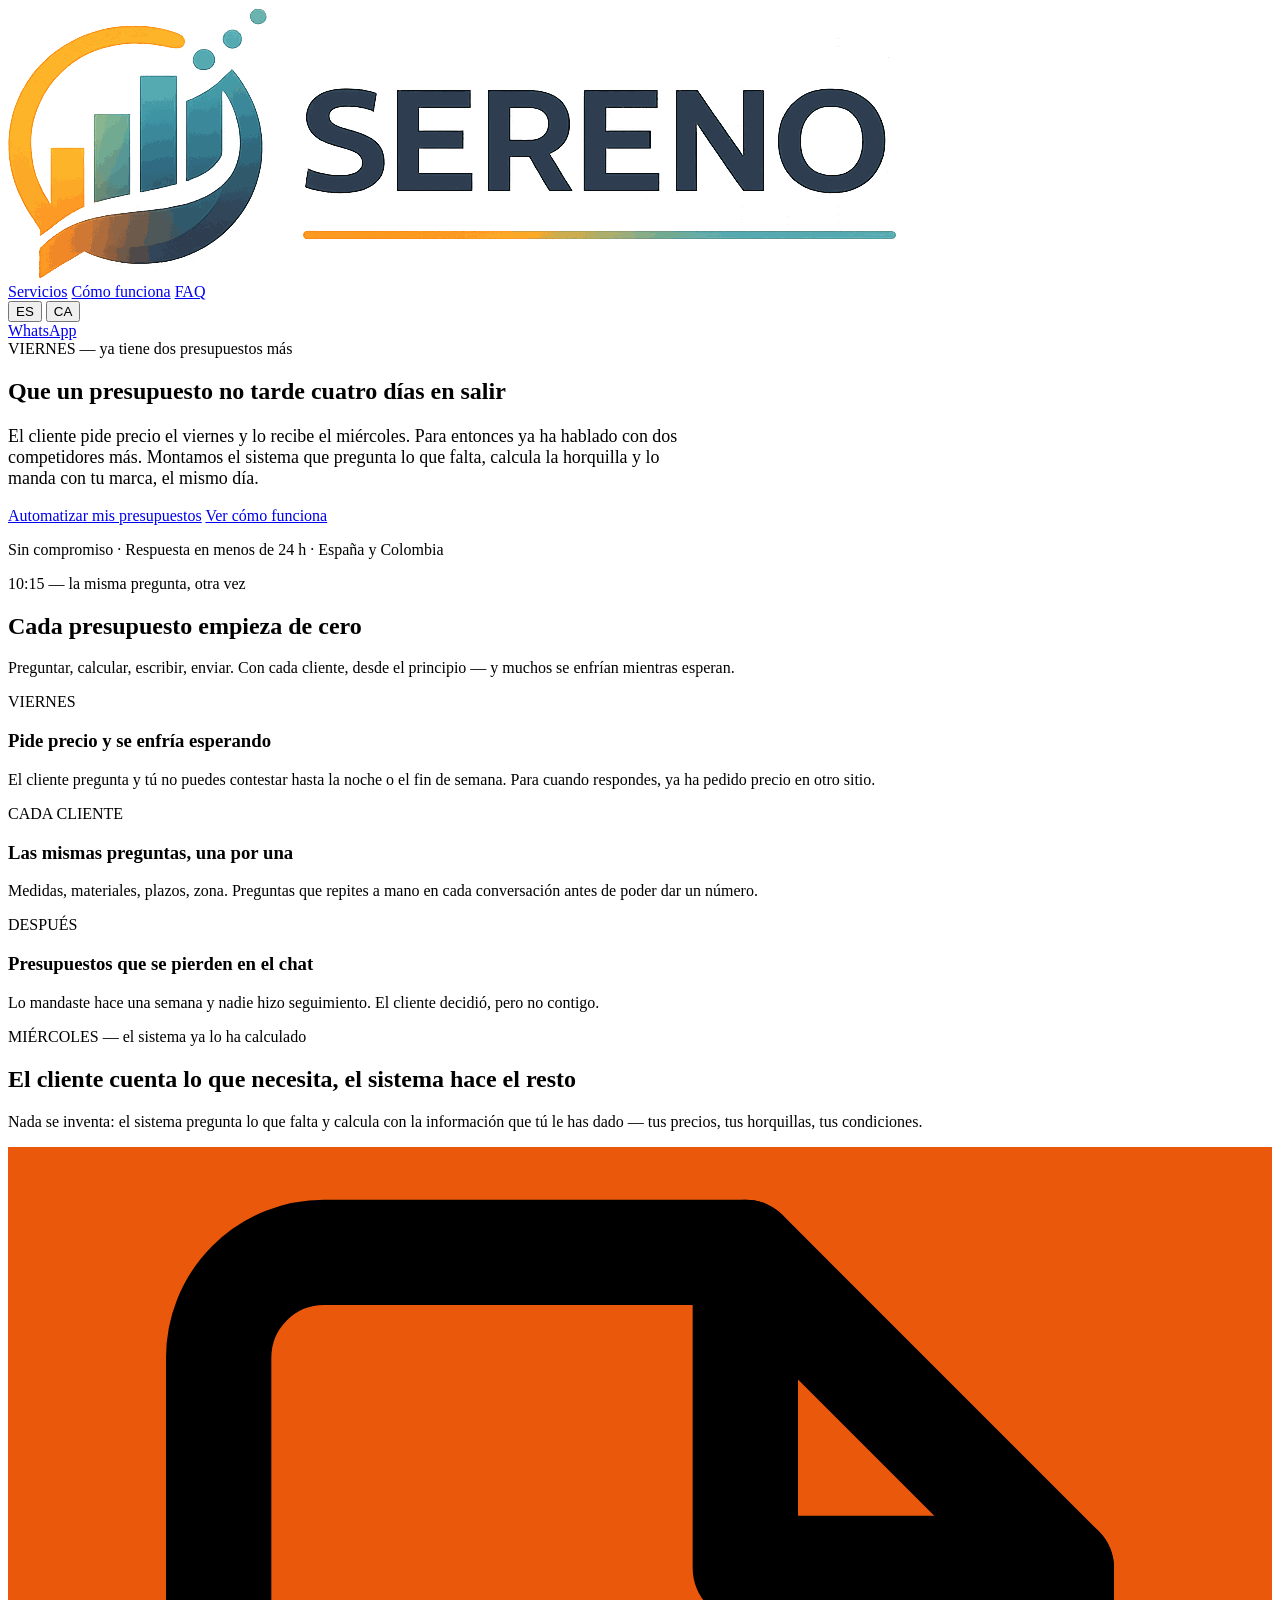
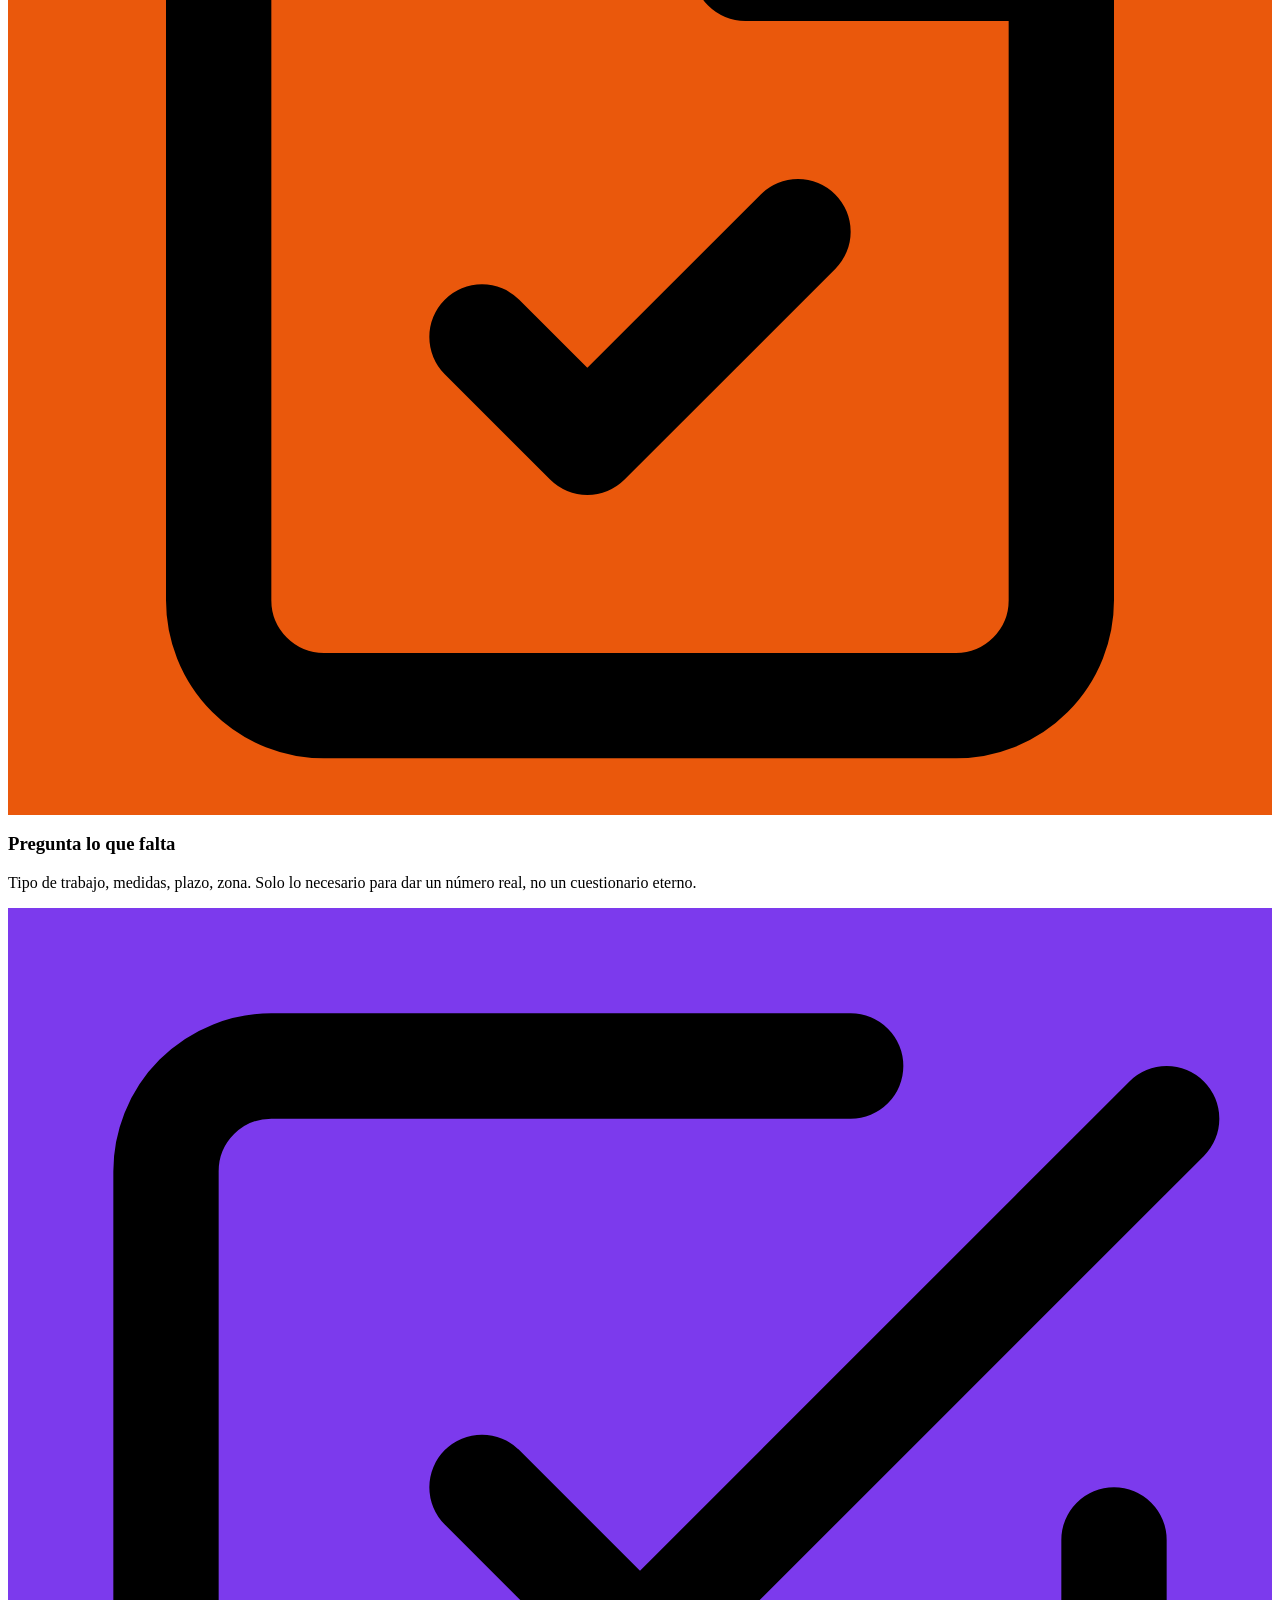
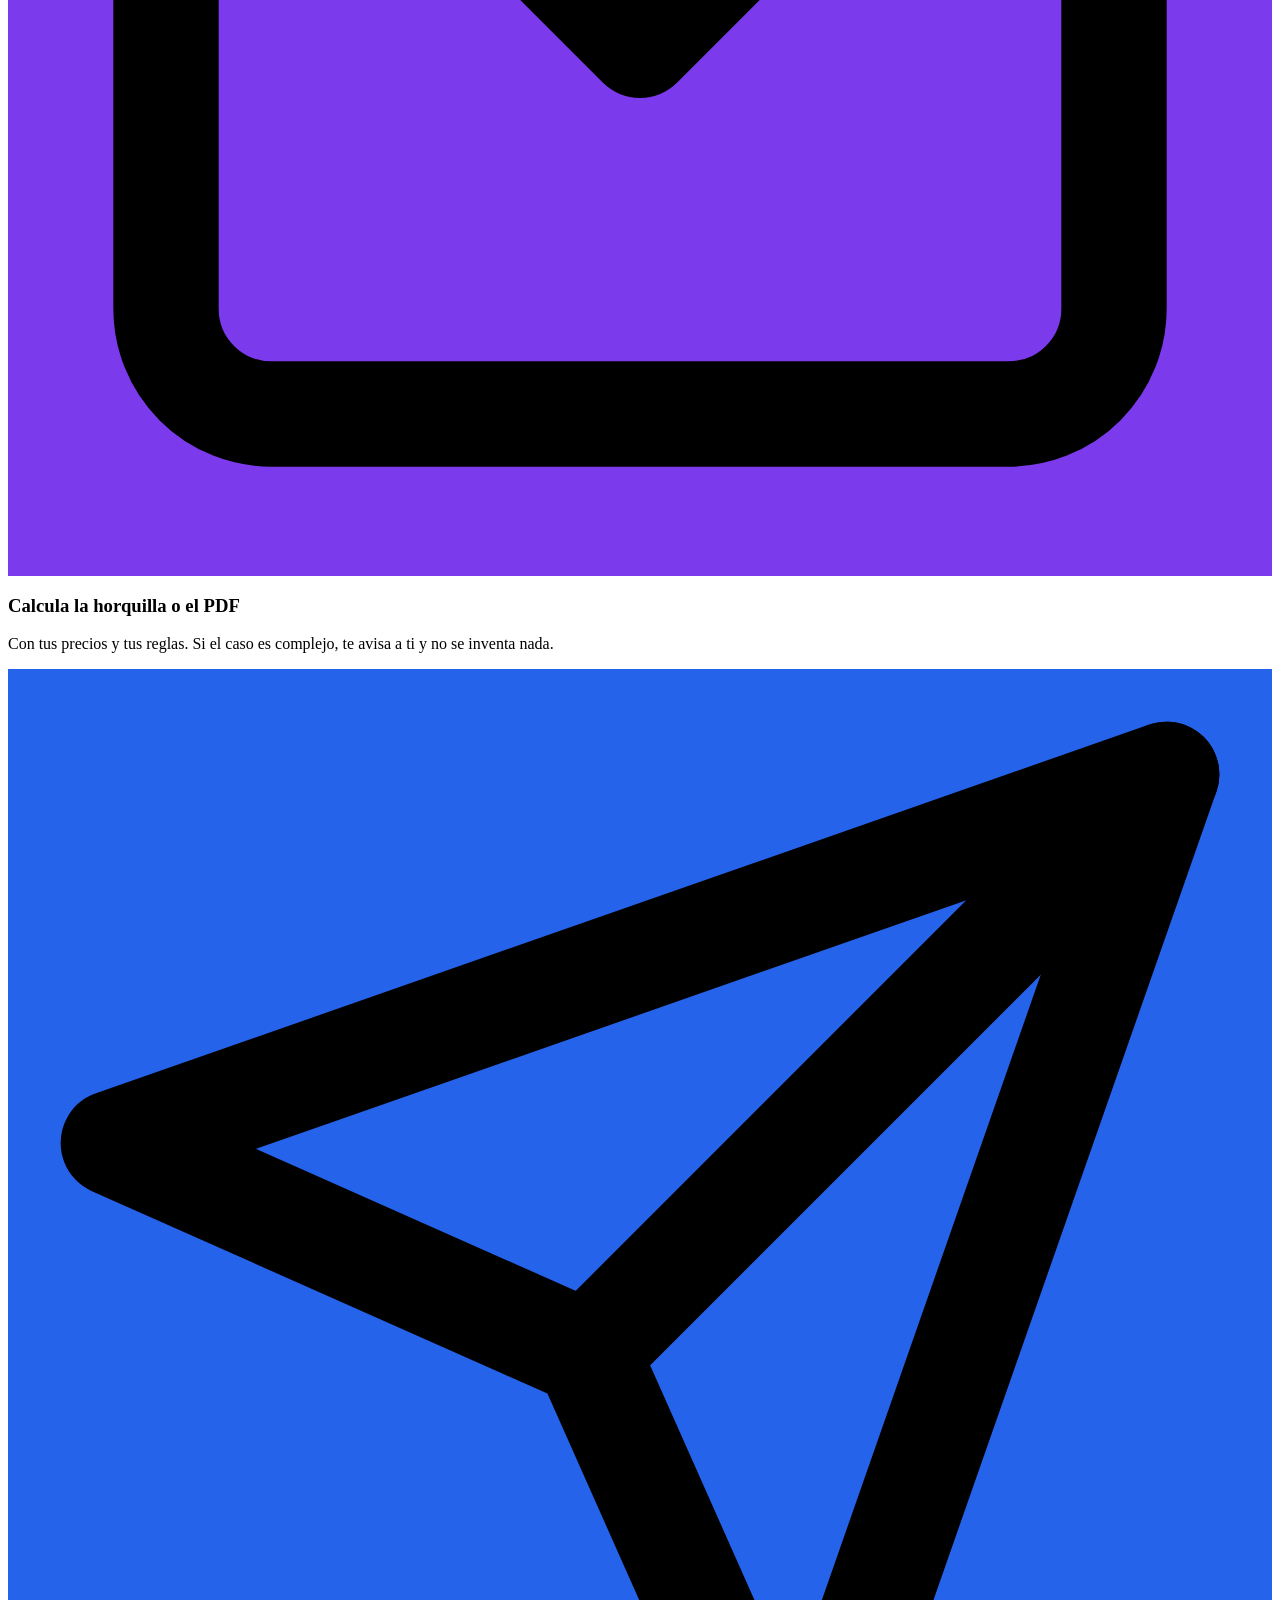
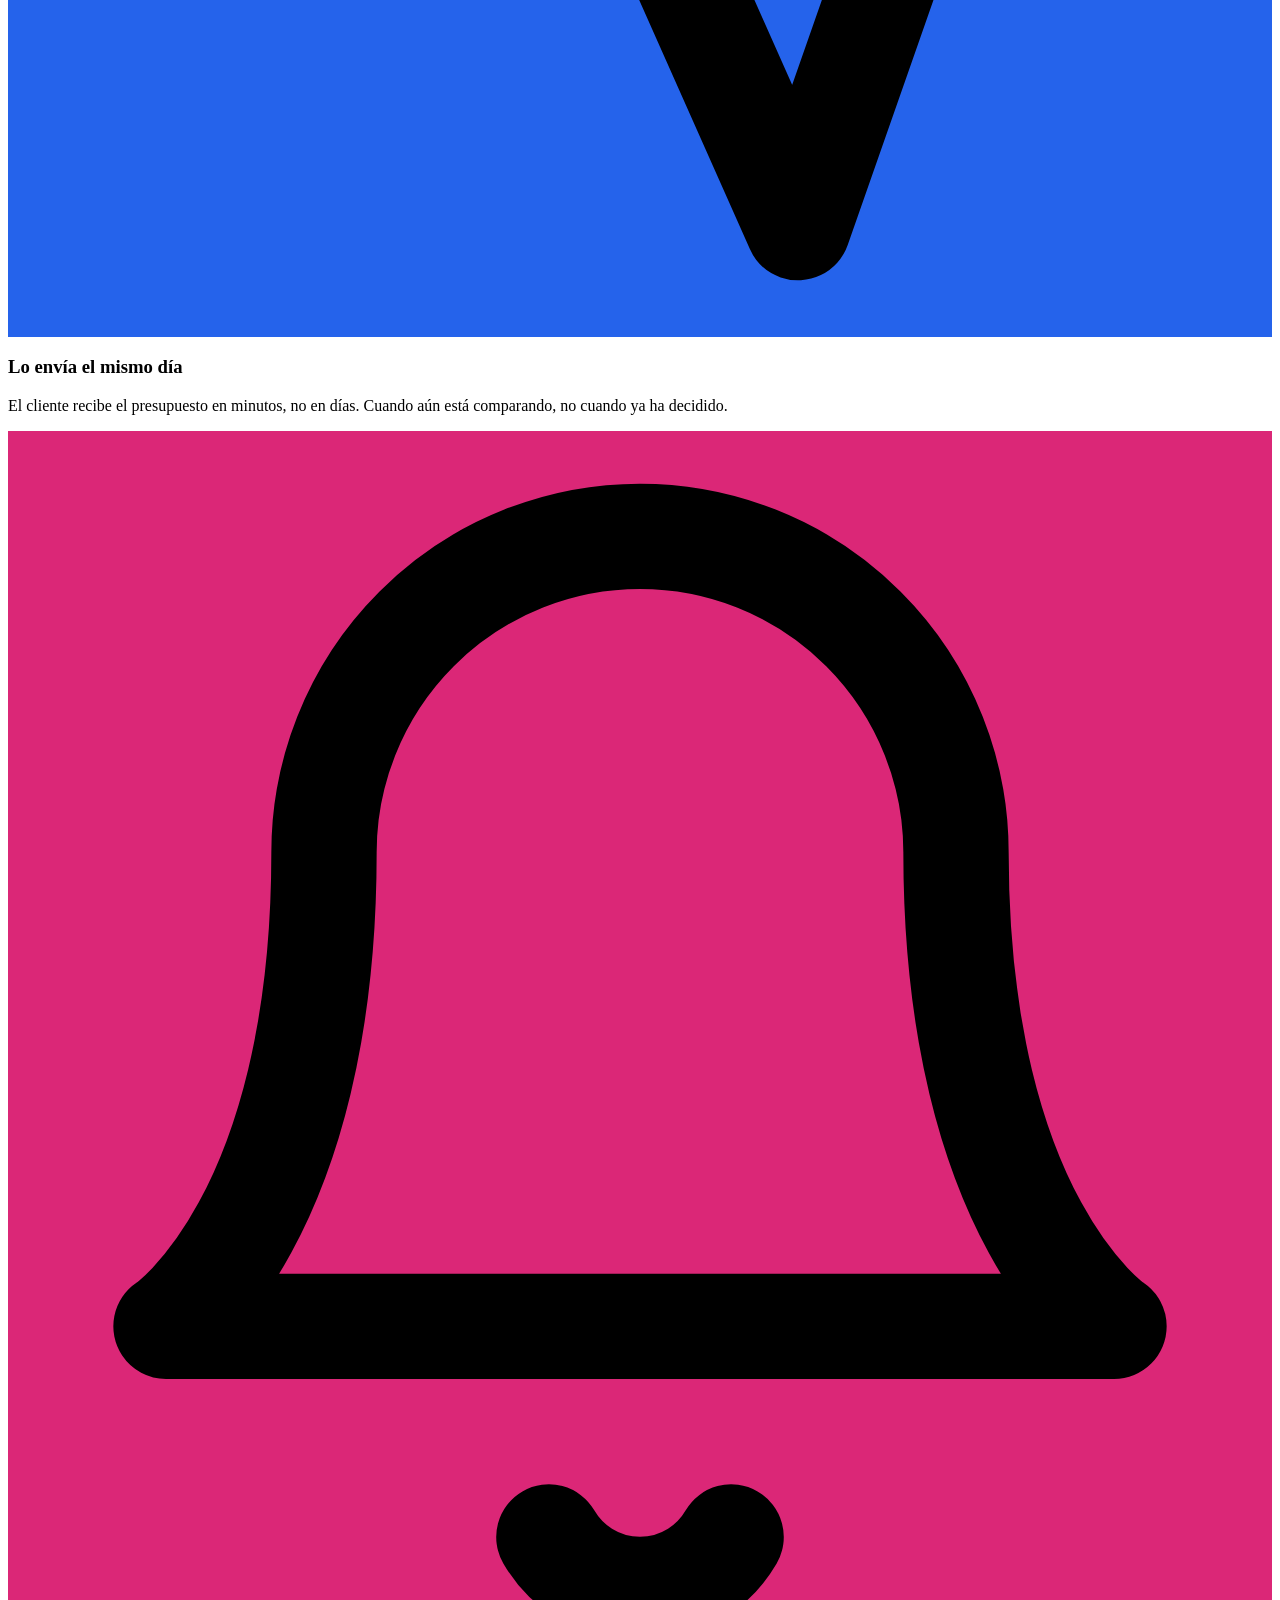
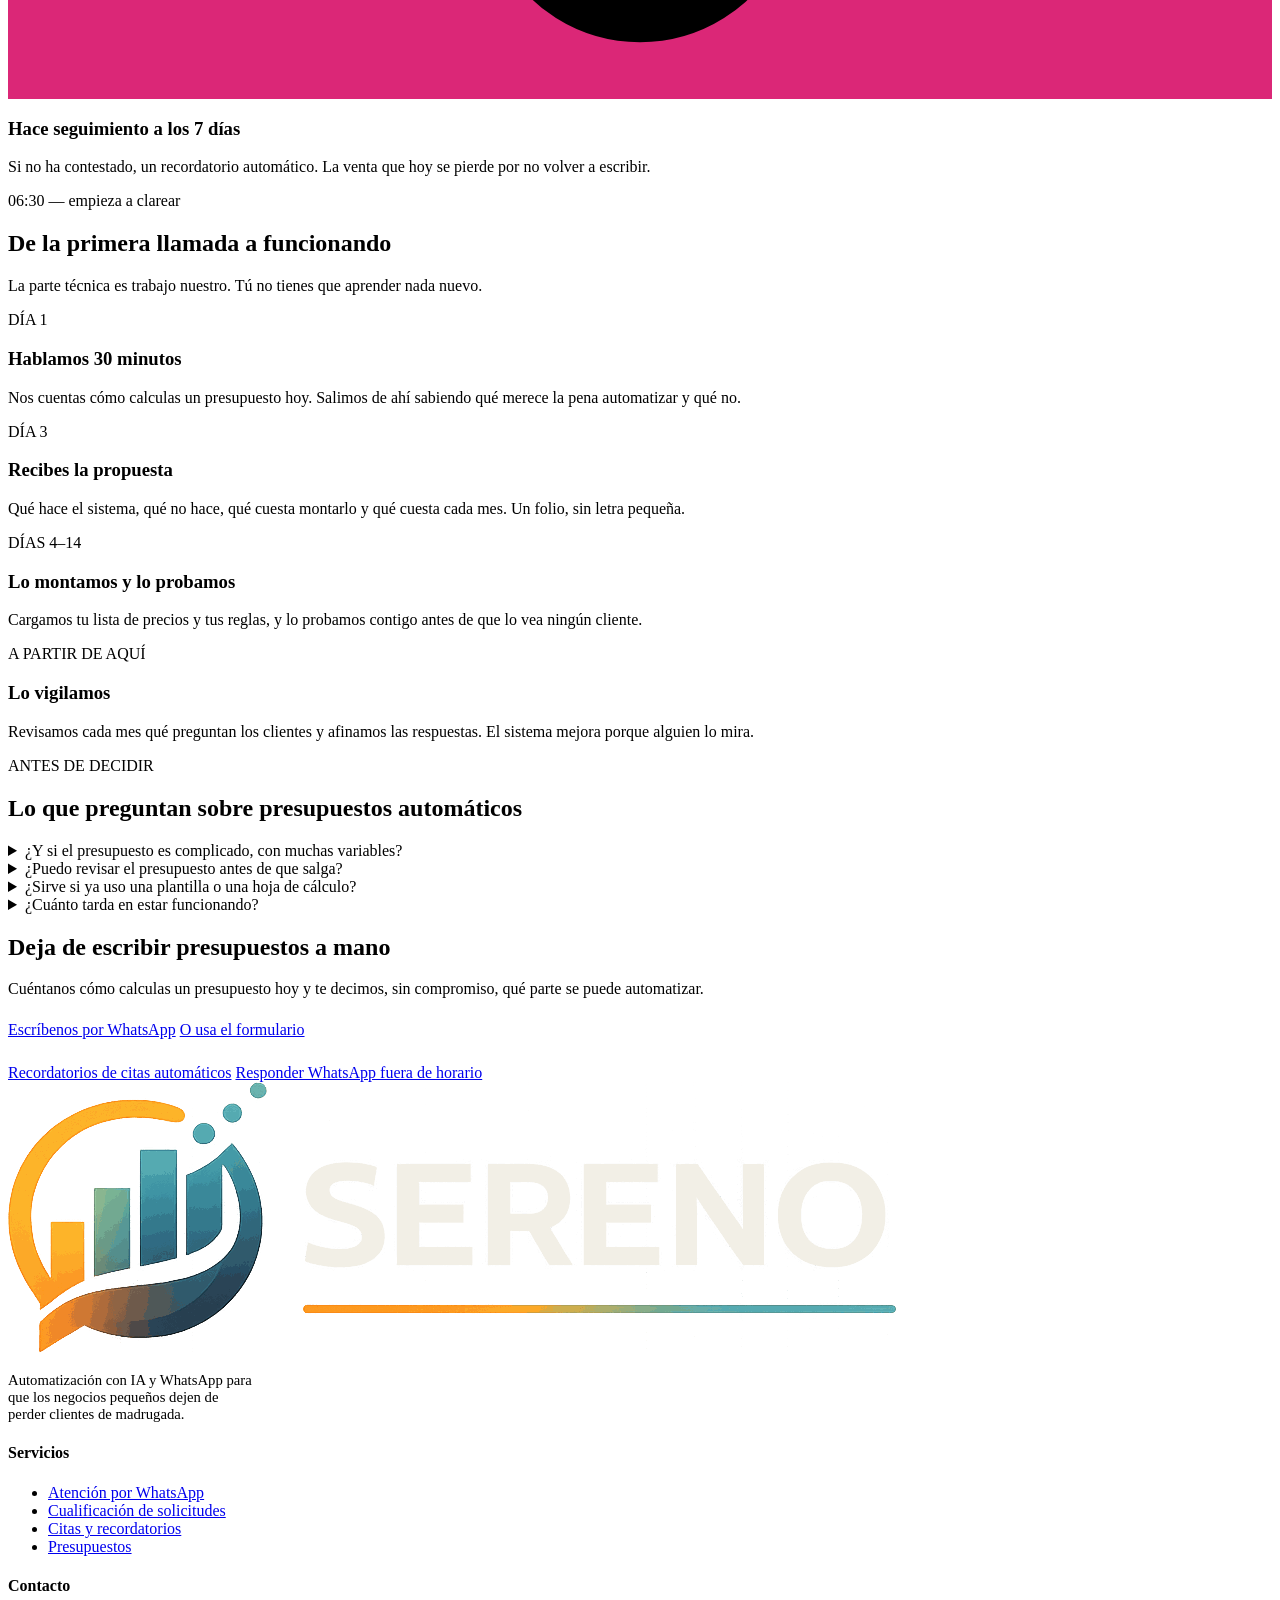
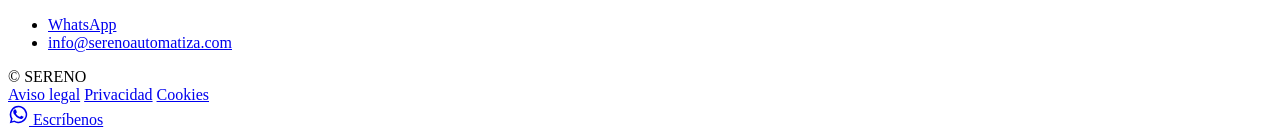
==== automatizar-presupuestos-whatsapp/index.html @ a898a134 "Página SEO: automatizar presupuestos por WhatsApp" ====
<!DOCTYPE html>
<html lang="es">
<head>
<meta charset="UTF-8">
<meta name="viewport" content="width=device-width, initial-scale=1.0">
<link rel="icon" type="image/x-icon" href="/favicon.ico">
<link rel="icon" type="image/png" sizes="32x32" href="/favicon-32.png">
<link rel="apple-touch-icon" sizes="180x180" href="/favicon-180.png">

<title>Automatizar presupuestos por WhatsApp | SERENO</title>
<meta name="description" content="El cliente pide precio y el sistema pregunta lo que falta, calcula la horquilla y envía el presupuesto con tu marca. Sin que tú muevas un dedo hasta la visita.">
<meta name="robots" content="index, follow">
<meta name="author" content="SERENO">
<link rel="canonical" href="https://serenoautomatiza.com/automatizar-presupuestos-whatsapp">
<link rel="alternate" hreflang="es" href="https://serenoautomatiza.com/automatizar-presupuestos-whatsapp">
<link rel="alternate" hreflang="ca" href="https://serenoautomatiza.com/automatizar-presupuestos-whatsapp?lang=ca">
<link rel="alternate" hreflang="x-default" href="https://serenoautomatiza.com/automatizar-presupuestos-whatsapp">

<meta property="og:type" content="article">
<meta property="og:site_name" content="SERENO">
<meta property="og:title" content="Que un presupuesto no tarde cuatro días en salir">
<meta property="og:description" content="El cliente pide precio y el sistema pregunta lo que falta, calcula la horquilla y envía el presupuesto con tu marca.">
<meta property="og:url" content="https://serenoautomatiza.com/automatizar-presupuestos-whatsapp">
<meta property="og:image" content="https://serenoautomatiza.com/og-image.png">
<meta property="og:locale" content="es_ES">
<meta property="og:locale:alternate" content="ca_ES">
<meta name="twitter:card" content="summary_large_image">
<meta name="twitter:title" content="Que un presupuesto no tarde cuatro días en salir">
<meta name="twitter:description" content="El cliente pide precio y el sistema pregunta lo que falta, calcula la horquilla y envía el presupuesto con tu marca.">
<meta name="twitter:image" content="https://serenoautomatiza.com/og-image.png">

<link rel="preconnect" href="https://fonts.googleapis.com">
<link rel="preconnect" href="https://fonts.gstatic.com" crossorigin>
<link href="https://fonts.googleapis.com/css2?family=Bricolage+Grotesque:opsz,wght@12..96,400;12..96,600;12..96,800&family=Instrument+Sans:wght@400;500;600&family=Space+Mono:wght@400;700&display=swap" rel="stylesheet">
<link rel="stylesheet" href="/tareas.css">

<script type="application/ld+json">
{
  "@context": "https://schema.org",
  "@type": "Service",
  "serviceType": "Automatización de presupuestos por WhatsApp",
  "provider": {"@type": "ProfessionalService", "name": "SERENO", "url": "https://serenoautomatiza.com"},
  "areaServed": [{"@type": "Country", "name": "España"}, {"@type": "Country", "name": "Colombia"}],
  "description": "Sistema que recoge los datos de un presupuesto por WhatsApp, calcula una horquilla o un PDF con la marca del negocio y hace seguimiento automático."
}
</script>
<script type="application/ld+json">
{
  "@context": "https://schema.org",
  "@type": "FAQPage",
  "mainEntity": [
    {"@type": "Question", "name": "¿Y si el presupuesto es complicado, con muchas variables?", "acceptedAnswer": {"@type": "Answer", "text": "El sistema calcula lo que sabe calcular con tus reglas. Si el caso se sale de lo estándar, te avisa a ti para que lo cierres tú — no se inventa un número."}},
    {"@type": "Question", "name": "¿Puedo revisar el presupuesto antes de que salga?", "acceptedAnswer": {"@type": "Answer", "text": "Sí, si lo prefieres así: el sistema te lo manda a ti primero y lo apruebas con un toque. Muchos negocios empiezan así y, cuando confían en el sistema, dejan que salga solo."}},
    {"@type": "Question", "name": "¿Sirve si ya uso una plantilla o una hoja de cálculo?", "acceptedAnswer": {"@type": "Answer", "text": "Sí, se puede montar sobre lo que ya tienes: tu lista de precios, tu plantilla de PDF, tu hoja de cálculo. No hace falta cambiar de herramientas."}},
    {"@type": "Question", "name": "¿Cuánto tarda en estar funcionando?", "acceptedAnswer": {"@type": "Answer", "text": "Entre una y dos semanas para un sistema de presupuestos básico. Lo que más tarda no somos nosotros: es la verificación oficial de WhatsApp, que puede ir de dos días a dos semanas."}}
  ]
}
</script>
</head>
<body>

<header id="capcalera">
  <div class="env barra">
    <a href="/" class="marca">
      <img src="/logo-sereno-oscuro.png" alt="SERENO" class="logo">
    </a>
    <nav>
      <div class="nav-links">
        <a href="/#servicios" data-ca="Serveis">Servicios</a>
        <a href="/#como" data-ca="Com funciona">Cómo funciona</a>
        <a href="/#faq">FAQ</a>
      </div>
      <div class="idioma" role="group" aria-label="Idioma">
        <button type="button" data-lang="es" class="on">ES</button>
        <button type="button" data-lang="ca">CA</button>
      </div>
      <a class="btn btn-2 wa" href="https://wa.me/34636596788?text=Hola%2C%20quiero%20automatizar%20los%20presupuestos%20de%20mi%20negocio" target="_blank" rel="noopener" data-msg-es="Hola, quiero automatizar los presupuestos de mi negocio" data-msg-ca="Hola, vull automatitzar els pressupostos del meu negoci">WhatsApp</a>
    </nav>
  </div>
</header>

<main>

<section class="hero">
  <div class="env" style="max-width:760px">
    <div class="hora"><span data-ca="DIVENDRES">VIERNES</span> — <span data-ca="ja té dos pressupostos més">ya tiene dos presupuestos más</span></div>
    <h1 data-ca="Que un pressupost no trigui quatre dies a sortir">Que un presupuesto no tarde cuatro días en salir</h1>
    <p class="apagat" style="font-size:1.12rem;margin-top:1.3rem;max-width:42rem" data-ca="El client demana preu divendres i el rep dimecres. Per llavors ja ha parlat amb dos competidors més. Muntem el sistema que pregunta el que falta, calcula la forquilla i l'envia amb la teva marca, el mateix dia.">El cliente pide precio el viernes y lo recibe el miércoles. Para entonces ya ha hablado con dos competidores más. Montamos el sistema que pregunta lo que falta, calcula la horquilla y lo manda con tu marca, el mismo día.</p>
    <div class="hero-botones">
      <a class="btn btn-1 wa" href="https://wa.me/34636596788?text=Hola%2C%20quiero%20automatizar%20los%20presupuestos%20de%20mi%20negocio" target="_blank" rel="noopener" data-msg-es="Hola, quiero automatizar los presupuestos de mi negocio" data-msg-ca="Hola, vull automatitzar els pressupostos del meu negoci" data-ca="Automatitzar els meus pressupostos">Automatizar mis presupuestos</a>
      <a class="btn btn-2" href="#como" data-ca="Veure com funciona">Ver cómo funciona</a>
    </div>
    <p class="nota" data-ca="Sense compromís · Resposta en menys de 24 h · Espanya i Colòmbia">Sin compromiso · Respuesta en menos de 24 h · España y Colombia</p>
  </div>
</section>

<section id="problema">
  <div class="env">
    <div class="intro apareix">
      <div class="hora">10:15 — <span data-ca="la mateixa pregunta, un altre cop">la misma pregunta, otra vez</span></div>
      <h2 data-ca="Cada pressupost comença de zero">Cada presupuesto empieza de cero</h2>
      <p class="apagat" data-ca="Preguntar, calcular, escriure, enviar. Amb cada client, des del principi — i molts es refreden mentre esperen.">Preguntar, calcular, escribir, enviar. Con cada cliente, desde el principio — y muchos se enfrían mientras esperan.</p>
    </div>
    <div class="graella g3 apareix">
      <div class="targeta">
        <span class="marca-hora" data-ca="DIVENDRES">VIERNES</span>
        <h3 data-ca="Demana preu i es refreda esperant">Pide precio y se enfría esperando</h3>
        <p data-ca="El client pregunta i tu no pots contestar fins a la nit o el cap de setmana. Quan respons, ja ha demanat preu en un altre lloc.">El cliente pregunta y tú no puedes contestar hasta la noche o el fin de semana. Para cuando respondes, ya ha pedido precio en otro sitio.</p>
      </div>
      <div class="targeta">
        <span class="marca-hora" data-ca="CADA CLIENT">CADA CLIENTE</span>
        <h3 data-ca="Les mateixes preguntes, una per una">Las mismas preguntas, una por una</h3>
        <p data-ca="Mides, materials, terminis, zona. Preguntes que repeteixes a mà en cada conversa abans de poder donar un número.">Medidas, materiales, plazos, zona. Preguntas que repites a mano en cada conversación antes de poder dar un número.</p>
      </div>
      <div class="targeta">
        <span class="marca-hora" data-ca="DESPRÉS">DESPUÉS</span>
        <h3 data-ca="Pressupostos que es perden al xat">Presupuestos que se pierden en el chat</h3>
        <p data-ca="El vas enviar fa una setmana i ningú n'ha fet seguiment. El client va decidir, però no amb tu.">Lo mandaste hace una semana y nadie hizo seguimiento. El cliente decidió, pero no contigo.</p>
      </div>
    </div>
  </div>
</section>

<section id="solucion">
  <div class="env">
    <div class="intro apareix">
      <div class="hora">MIÉRCOLES — <span data-ca="el sistema ja ho ha calculat">el sistema ya lo ha calculado</span></div>
      <h2 data-ca="El client explica el que necessita, el sistema fa la resta">El cliente cuenta lo que necesita, el sistema hace el resto</h2>
      <p class="apagat" data-ca="Res s'inventa: el sistema pregunta el que falta i calcula amb la informació que tu li has donat — els teus preus, les teves forquilles, les teves condicions.">Nada se inventa: el sistema pregunta lo que falta y calcula con la información que tú le has dado — tus precios, tus horquillas, tus condiciones.</p>
    </div>
    <div class="graella g3 apareix">
      <div class="targeta">
        <div class="icona-servei" style="background:#EA580C">
          <svg viewBox="0 0 24 24" fill="none" stroke="currentColor" stroke-width="2" stroke-linecap="round" stroke-linejoin="round"><path d="M14 2H6a2 2 0 0 0-2 2v16a2 2 0 0 0 2 2h12a2 2 0 0 0 2-2V8z"/><path d="M14 2v6h6M9 15l2 2 4-4"/></svg>
        </div>
        <h3 data-ca="Pregunta el que falta">Pregunta lo que falta</h3>
        <p data-ca="Tipus de feina, mides, termini, zona. Només el que cal per donar un número real, no un qüestionari etern.">Tipo de trabajo, medidas, plazo, zona. Solo lo necesario para dar un número real, no un cuestionario eterno.</p>
      </div>
      <div class="targeta">
        <div class="icona-servei" style="background:#7C3AED">
          <svg viewBox="0 0 24 24" fill="none" stroke="currentColor" stroke-width="2" stroke-linecap="round" stroke-linejoin="round"><path d="M9 11l3 3L22 4"/><path d="M21 12v7a2 2 0 0 1-2 2H5a2 2 0 0 1-2-2V5a2 2 0 0 1 2-2h11"/></svg>
        </div>
        <h3 data-ca="Calcula la forquilla o el PDF">Calcula la horquilla o el PDF</h3>
        <p data-ca="Amb els teus preus i les teves regles. Si el cas és complex, t'avisa a tu i no s'inventa res.">Con tus precios y tus reglas. Si el caso es complejo, te avisa a ti y no se inventa nada.</p>
      </div>
      <div class="targeta">
        <div class="icona-servei" style="background:#2563EB">
          <svg viewBox="0 0 24 24" fill="none" stroke="currentColor" stroke-width="2" stroke-linecap="round" stroke-linejoin="round"><path d="M22 2L11 13"/><path d="M22 2l-7 20-4-9-9-4 20-7z"/></svg>
        </div>
        <h3 data-ca="L'envia el mateix dia">Lo envía el mismo día</h3>
        <p data-ca="El client rep el pressupost en minuts, no en dies. Quan encara està comparant, no quan ja ha decidit.">El cliente recibe el presupuesto en minutos, no en días. Cuando aún está comparando, no cuando ya ha decidido.</p>
      </div>
      <div class="targeta">
        <div class="icona-servei" style="background:#DB2777">
          <svg viewBox="0 0 24 24" fill="none" stroke="currentColor" stroke-width="2" stroke-linecap="round" stroke-linejoin="round"><path d="M18 8A6 6 0 0 0 6 8c0 7-3 9-3 9h18s-3-2-3-9"/><path d="M13.73 21a2 2 0 0 1-3.46 0"/></svg>
        </div>
        <h3 data-ca="Fa seguiment als 7 dies">Hace seguimiento a los 7 días</h3>
        <p data-ca="Si no ha contestat, un recordatori automàtic. La venda que avui es perd per no tornar a escriure.">Si no ha contestado, un recordatorio automático. La venta que hoy se pierde por no volver a escribir.</p>
      </div>
    </div>
  </div>
</section>

<section id="como">
  <div class="env">
    <div class="intro apareix">
      <div class="hora">06:30 — <span data-ca="comença a clarejar">empieza a clarear</span></div>
      <h2 data-ca="De la primera trucada a funcionant">De la primera llamada a funcionando</h2>
      <p class="apagat" data-ca="La part tècnica és feina nostra. Tu no has d'aprendre res nou.">La parte técnica es trabajo nuestro. Tú no tienes que aprender nada nuevo.</p>
    </div>
    <div class="passos apareix">
      <div class="pas">
        <span class="quan" data-ca="DIA 1">DÍA 1</span>
        <h3 data-ca="Parlem 30 minuts">Hablamos 30 minutos</h3>
        <p data-ca="Ens expliques com calcules un pressupost avui. Sortim d'aquí sabent què val la pena automatitzar i què no.">Nos cuentas cómo calculas un presupuesto hoy. Salimos de ahí sabiendo qué merece la pena automatizar y qué no.</p>
      </div>
      <div class="pas">
        <span class="quan" data-ca="DIA 3">DÍA 3</span>
        <h3 data-ca="Reps la proposta">Recibes la propuesta</h3>
        <p data-ca="Què fa el sistema, què no fa, què costa muntar-lo i què costa cada mes. Un full, sense lletra petita.">Qué hace el sistema, qué no hace, qué cuesta montarlo y qué cuesta cada mes. Un folio, sin letra pequeña.</p>
      </div>
      <div class="pas">
        <span class="quan" data-ca="DIES 4–14">DÍAS 4–14</span>
        <h3 data-ca="Ho muntem i ho provem">Lo montamos y lo probamos</h3>
        <p data-ca="Carreguem la teva llista de preus i les teves regles, i el provem amb tu abans que el vegi cap client.">Cargamos tu lista de precios y tus reglas, y lo probamos contigo antes de que lo vea ningún cliente.</p>
      </div>
      <div class="pas">
        <span class="quan" data-ca="A PARTIR D'AQUÍ">A PARTIR DE AQUÍ</span>
        <h3 data-ca="Ho vigilem">Lo vigilamos</h3>
        <p data-ca="Revisem cada mes què pregunten els clients i afinem les respostes. El sistema millora perquè algú el mira.">Revisamos cada mes qué preguntan los clientes y afinamos las respuestas. El sistema mejora porque alguien lo mira.</p>
      </div>
    </div>
  </div>
</section>

<section id="faq">
  <div class="env" style="max-width:820px">
    <div class="intro apareix">
      <div class="hora" data-ca="ABANS DE DECIDIR">ANTES DE DECIDIR</div>
      <h2 data-ca="El que ens pregunten sobre pressupostos automàtics">Lo que preguntan sobre presupuestos automáticos</h2>
    </div>
    <div class="apareix">
      <details>
        <summary data-ca="I si el pressupost és complicat, amb moltes variables?">¿Y si el presupuesto es complicado, con muchas variables?</summary>
        <p data-ca="El sistema calcula el que sap calcular amb les teves regles. Si el cas surt de l'estàndard, t'avisa a tu perquè el tanquis tu — no s'inventa cap número.">El sistema calcula lo que sabe calcular con tus reglas. Si el caso se sale de lo estándar, te avisa a ti para que lo cierres tú — no se inventa un número.</p>
      </details>
      <details>
        <summary data-ca="Puc revisar el pressupost abans que surti?">¿Puedo revisar el presupuesto antes de que salga?</summary>
        <p data-ca="Sí, si ho prefereixes així: el sistema te l'envia a tu primer i l'aproves amb un toc. Molts negocis comencen així i, quan confien en el sistema, deixen que surti sol.">Sí, si lo prefieres así: el sistema te lo manda a ti primero y lo apruebas con un toque. Muchos negocios empiezan así y, cuando confían en el sistema, dejan que salga solo.</p>
      </details>
      <details>
        <summary data-ca="Serveix si ja faig servir una plantilla o un full de càlcul?">¿Sirve si ya uso una plantilla o una hoja de cálculo?</summary>
        <p data-ca="Sí, es pot muntar sobre el que ja tens: la teva llista de preus, la teva plantilla de PDF, el teu full de càlcul. No cal canviar d'eines.">Sí, se puede montar sobre lo que ya tienes: tu lista de precios, tu plantilla de PDF, tu hoja de cálculo. No hace falta cambiar de herramientas.</p>
      </details>
      <details>
        <summary data-ca="Quant es triga a tenir-ho funcionant?">¿Cuánto tarda en estar funcionando?</summary>
        <p data-ca="Entre una i dues setmanes per a un sistema de pressupostos bàsic. La part que més triga no som nosaltres: és la verificació oficial de WhatsApp, que pot anar de dos dies a dues setmanes.">Entre una y dos semanas para un sistema de presupuestos básico. Lo que más tarda no somos nosotros: es la verificación oficial de WhatsApp, que puede ir de dos días a dos semanas.</p>
      </details>
    </div>
  </div>
</section>

<section id="cta">
  <div class="env">
    <div class="cta-final apareix">
      <h2 data-ca="Deixa d'escriure pressupostos a mà">Deja de escribir presupuestos a mano</h2>
      <p class="apagat" data-ca="Explica'ns com calcules un pressupost avui i et diem, sense compromís, quina part es pot automatitzar.">Cuéntanos cómo calculas un presupuesto hoy y te decimos, sin compromiso, qué parte se puede automatizar.</p>
      <div class="hero-botones" style="justify-content:center;margin-top:1.4rem">
        <a class="btn btn-1 wa" href="https://wa.me/34636596788?text=Hola%2C%20quiero%20automatizar%20los%20presupuestos%20de%20mi%20negocio" target="_blank" rel="noopener" data-msg-es="Hola, quiero automatizar los presupuestos de mi negocio" data-msg-ca="Hola, vull automatitzar els pressupostos del meu negoci" data-ca="Escriu-nos per WhatsApp">Escríbenos por WhatsApp</a>
        <a class="btn btn-2" href="/#contacto" data-ca="O fes servir el formulari">O usa el formulario</a>
      </div>
      <div class="relacionadas" style="justify-content:center;margin-top:1.6rem">
        <a href="/recordatorios-de-citas-automaticos" data-ca="Recordatoris de cites automàtics">Recordatorios de citas automáticos</a>
        <a href="/responder-whatsapp-fuera-de-horario" data-ca="Respondre WhatsApp fora d'horari">Responder WhatsApp fuera de horario</a>
      </div>
    </div>
  </div>
</section>

</main>

<footer>
  <div class="env">
    <div class="peu-graella">
      <div>
        <a href="/" class="marca" style="margin-bottom:1rem">
          <img src="/logo-sereno-claro.png" alt="SERENO" class="logo" loading="lazy">
        </a>
        <p class="apagat" style="font-size:.92rem;max-width:34ch" data-ca="Automatització amb IA i WhatsApp perquè els negocis petits deixin de perdre clients de matinada.">Automatización con IA y WhatsApp para que los negocios pequeños dejen de perder clientes de madrugada.</p>
      </div>
      <div>
        <h4 data-ca="Serveis">Servicios</h4>
        <ul>
          <li><a href="/#servicios" data-ca="Atenció per WhatsApp">Atención por WhatsApp</a></li>
          <li><a href="/#servicios" data-ca="Qualificació de sol·licituds">Cualificación de solicitudes</a></li>
          <li><a href="/#servicios" data-ca="Cites i recordatoris">Citas y recordatorios</a></li>
          <li><a href="/#servicios" data-ca="Pressupostos">Presupuestos</a></li>
        </ul>
      </div>
      <div>
        <h4 data-ca="Contacte">Contacto</h4>
        <ul>
          <li><a href="https://wa.me/34636596788" target="_blank" rel="noopener">WhatsApp</a></li>
          <li><a href="mailto:info@serenoautomatiza.com">info@serenoautomatiza.com</a></li>
        </ul>
      </div>
    </div>
    <div class="peu-final">
      <span>© <span data-year></span> SERENO</span>
      <nav>
        <a href="/aviso-legal" data-ca="Avís legal">Aviso legal</a>
        <a href="/privacidad" data-ca="Privacitat">Privacidad</a>
        <a href="/cookies">Cookies</a>
      </nav>
    </div>
  </div>
</footer>

<a class="flotant wa" href="https://wa.me/34636596788?text=Hola%2C%20quiero%20automatizar%20los%20presupuestos%20de%20mi%20negocio" target="_blank" rel="noopener" aria-label="WhatsApp" data-msg-es="Hola, quiero automatizar los presupuestos de mi negocio" data-msg-ca="Hola, vull automatitzar els pressupostos del meu negoci">
  <svg width="21" height="21" viewBox="0 0 24 24" fill="currentColor" aria-hidden="true"><path d="M17.5 14.4c-.3-.2-1.7-.9-2-1s-.5-.1-.7.2-.7.9-.9 1.1-.4.2-.7 0a8 8 0 0 1-2.4-1.5 9 9 0 0 1-1.6-2c-.2-.3 0-.5.1-.6l.5-.6.3-.5v-.5l-1-2.3c-.2-.6-.5-.5-.7-.5h-.6c-.2 0-.5.1-.8.4a3.2 3.2 0 0 0-1 2.4 5.6 5.6 0 0 0 1.2 3 12.7 12.7 0 0 0 4.9 4.3c.7.3 1.2.5 1.6.6a3.9 3.9 0 0 0 1.8.1 3 3 0 0 0 1.9-1.3 2.4 2.4 0 0 0 .2-1.4c-.1-.1-.3-.2-.6-.4zM12 2a10 10 0 0 0-8.6 15.1L2 22l5-1.3A10 10 0 1 0 12 2zm0 18.2a8.2 8.2 0 0 1-4.2-1.2l-.3-.2-3 .8.8-2.9-.2-.3A8.2 8.2 0 1 1 12 20.2z"/></svg>
  <span data-ca="Escriu-nos">Escríbenos</span>
</a>

<script src="/tareas.js"></script>
</body>
</html>
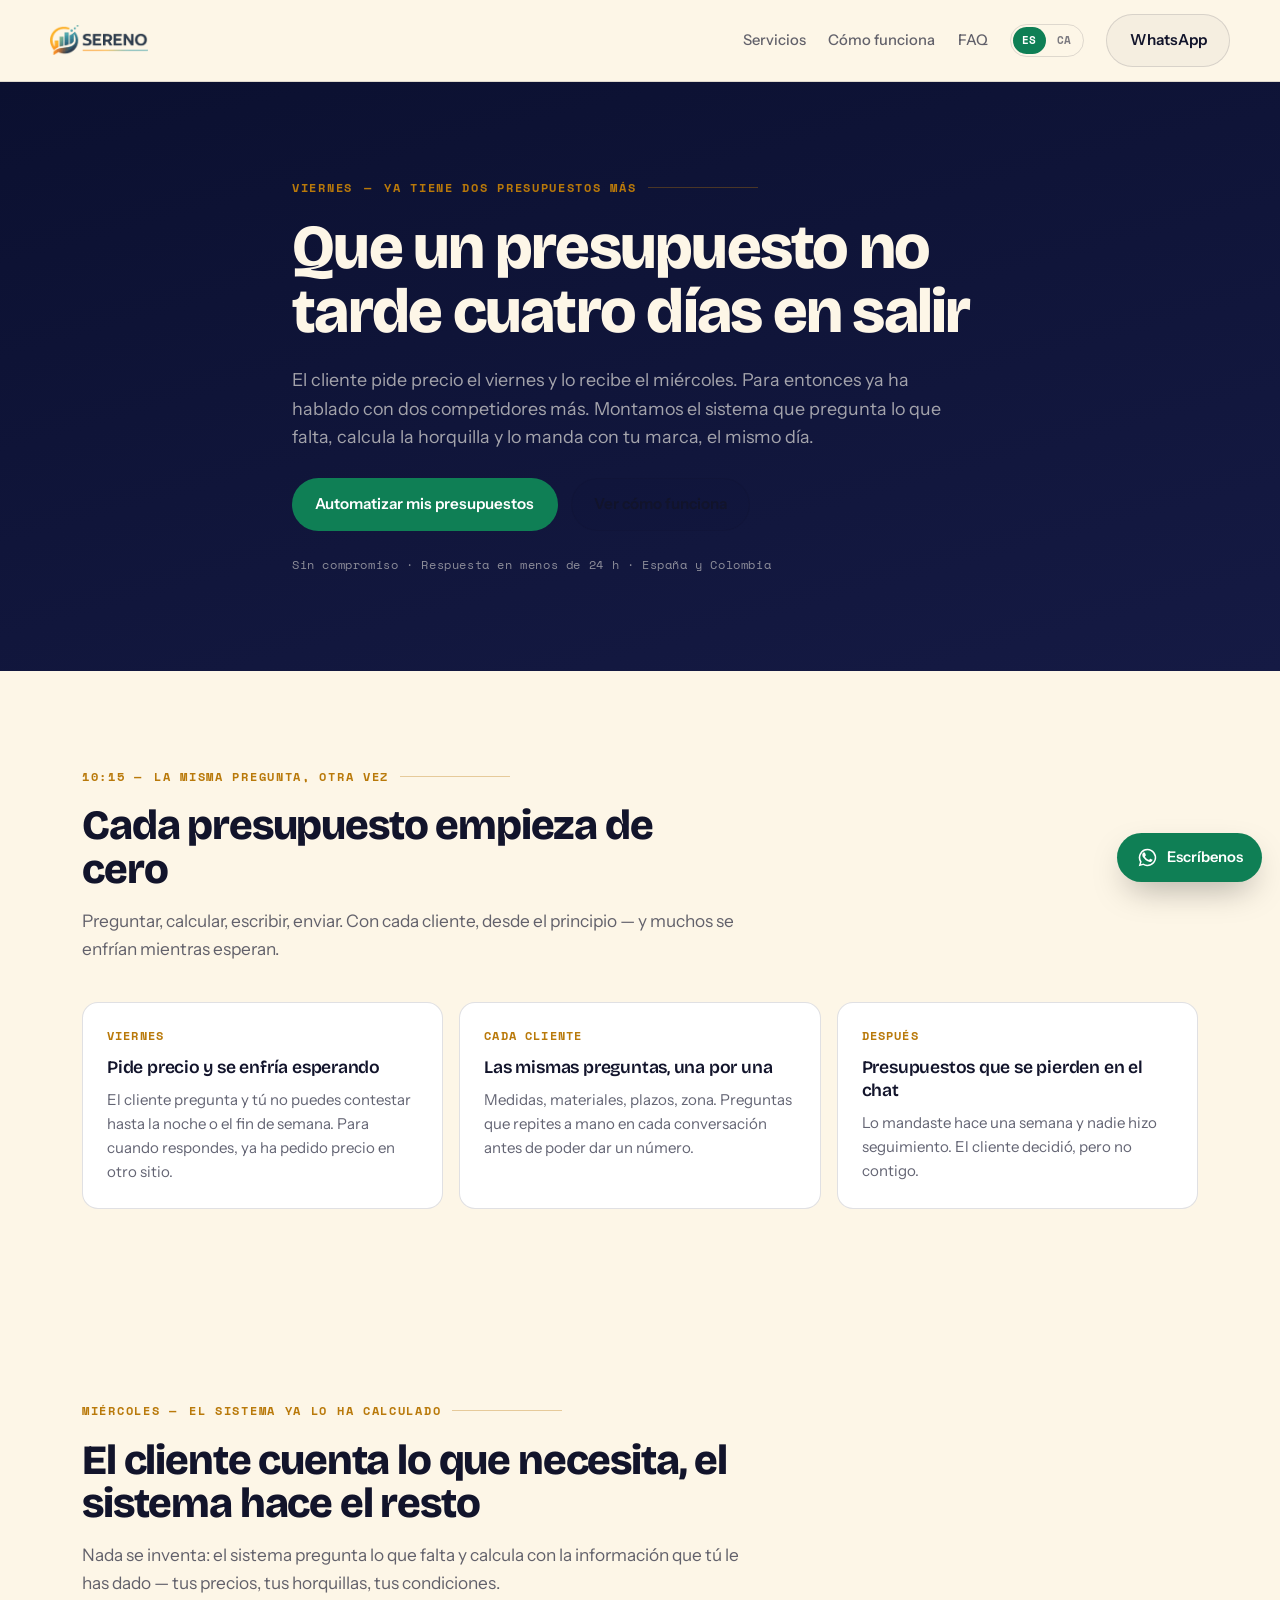
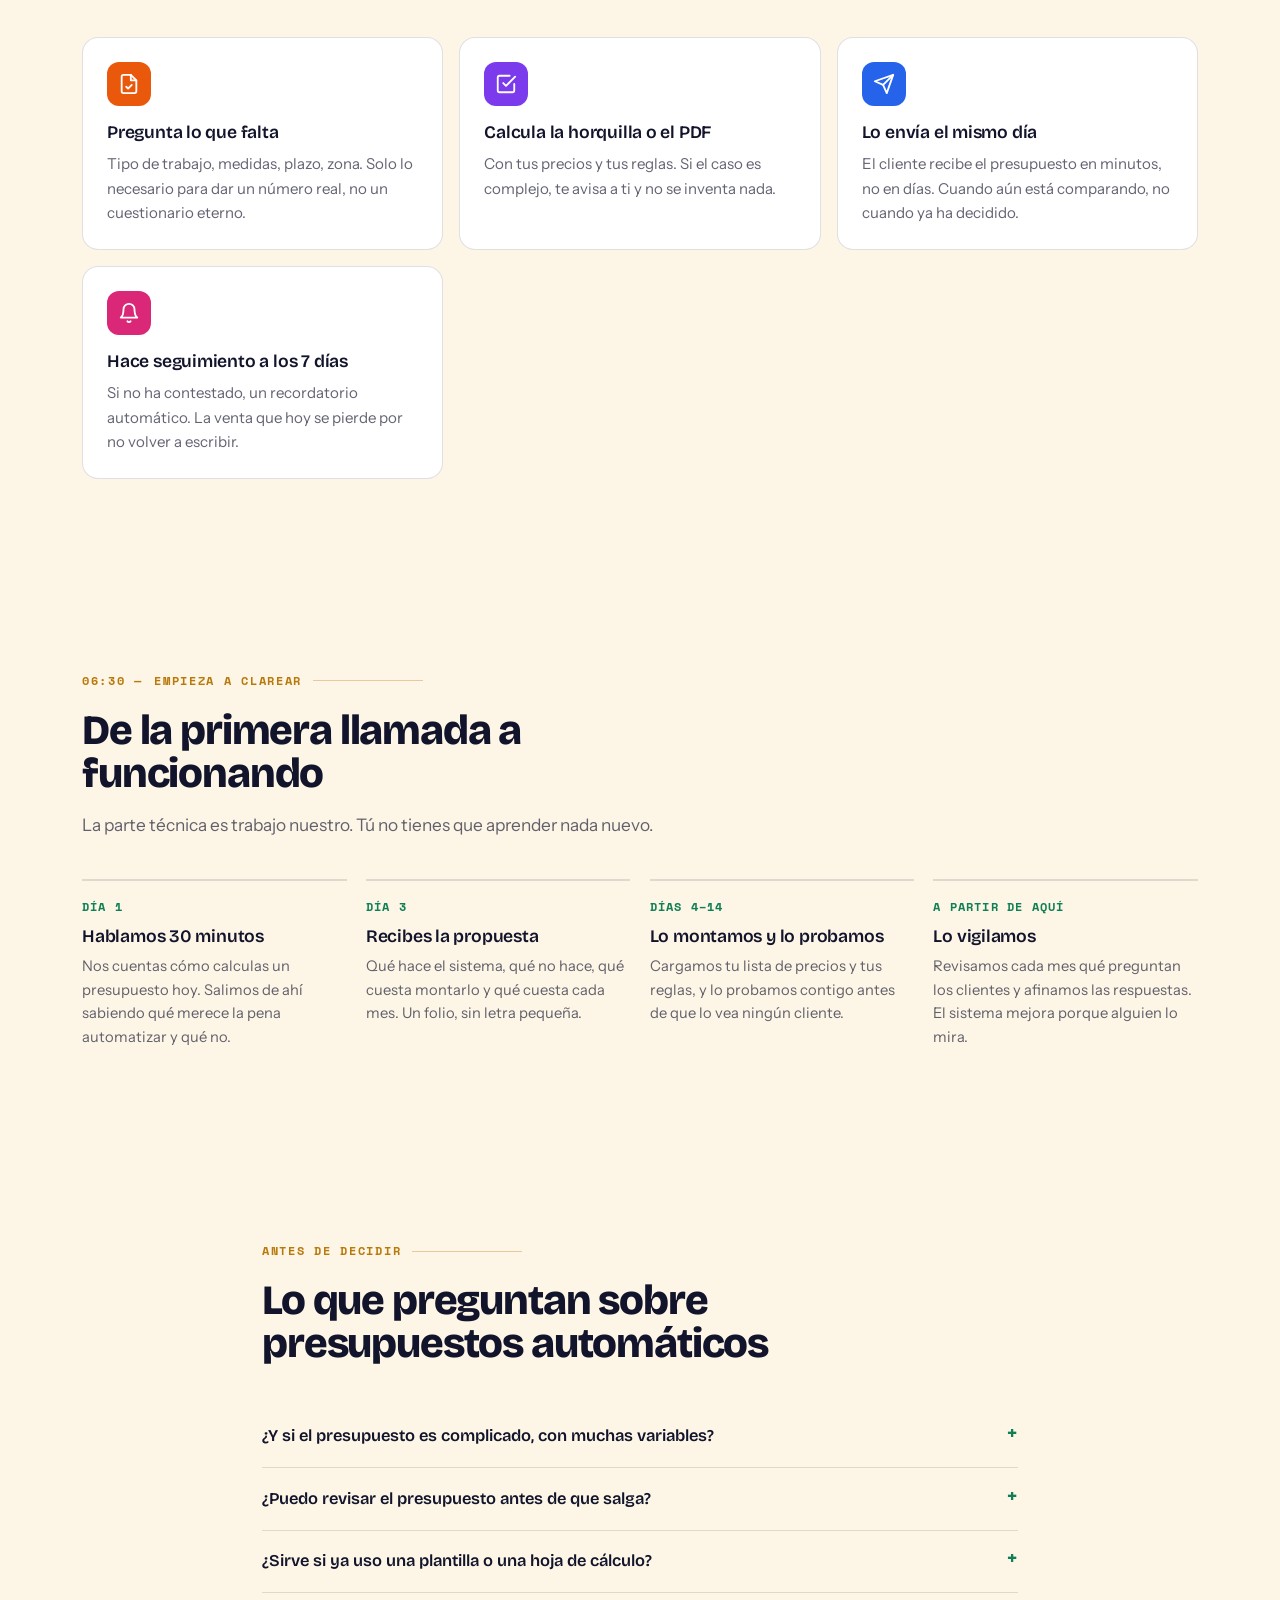
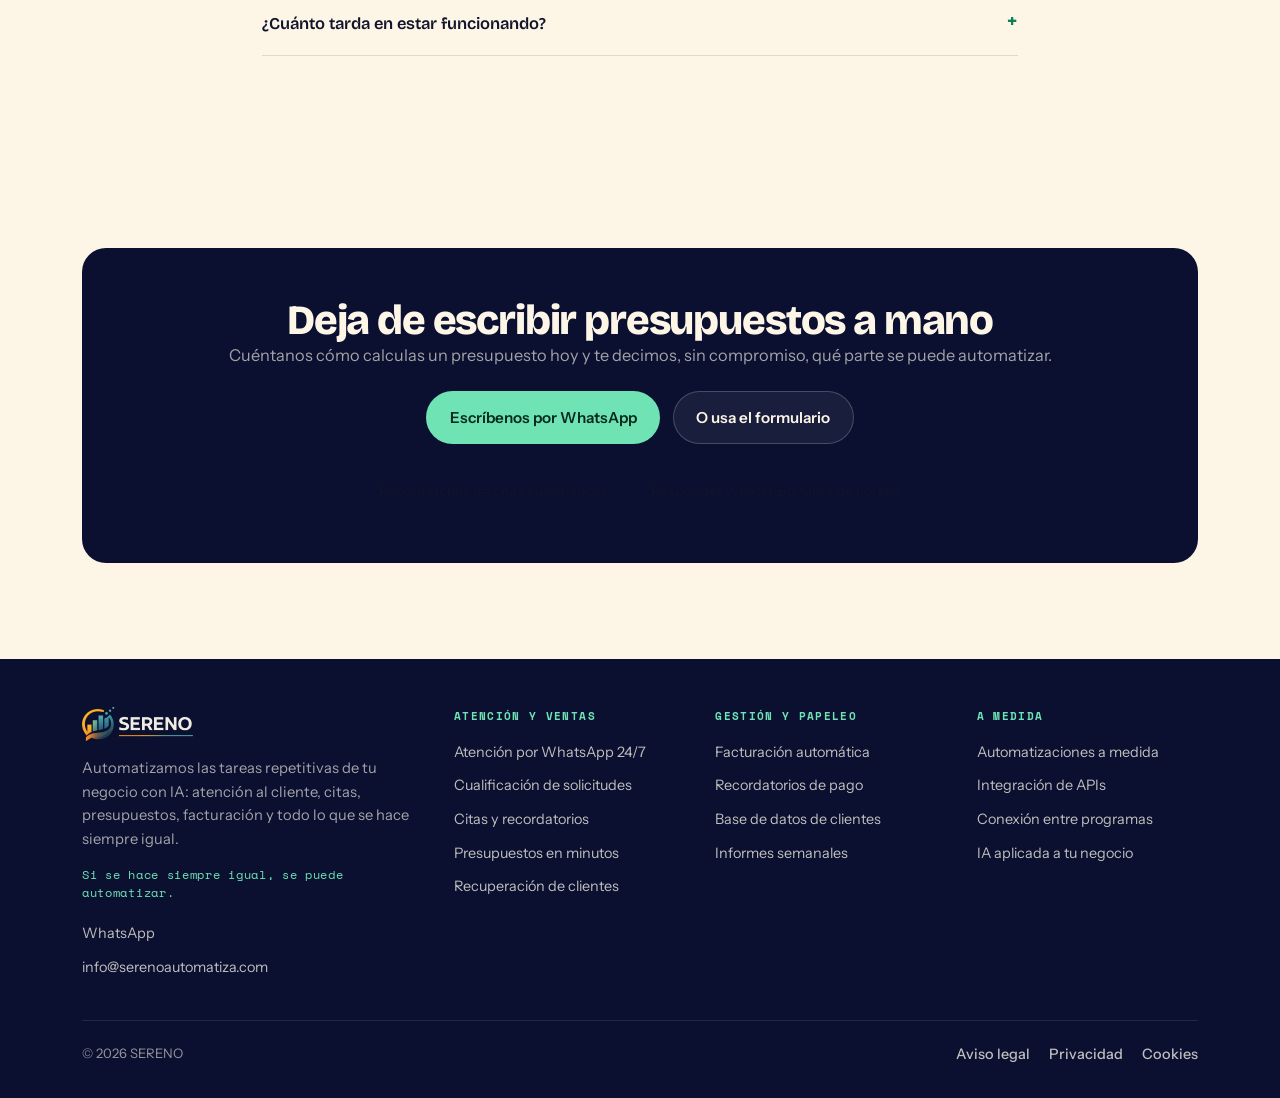
==== commit 542381f6: "Add files via upload" ====
--- a/automatizar-presupuestos-whatsapp/index.html
+++ b/automatizar-presupuestos-whatsapp/index.html
@@ -246,22 +246,39 @@
         <a href="/" class="marca" style="margin-bottom:1rem">
           <img src="/logo-sereno-claro.png" alt="SERENO" class="logo" loading="lazy">
         </a>
-        <p class="apagat" style="font-size:.92rem;max-width:34ch" data-ca="Automatització amb IA i WhatsApp perquè els negocis petits deixin de perdre clients de matinada.">Automatización con IA y WhatsApp para que los negocios pequeños dejen de perder clientes de madrugada.</p>
+        <p class="apagat" style="font-size:.92rem;max-width:36ch" data-ca="Automatitzem les tasques repetitives del teu negoci amb IA: atenció al client, cites, pressupostos, facturació i tot el que es fa sempre igual.">Automatizamos las tareas repetitivas de tu negocio con IA: atención al cliente, citas, presupuestos, facturación y todo lo que se hace siempre igual.</p>
+        <p class="peu-lema" data-ca="Si es fa sempre igual, es pot automatitzar.">Si se hace siempre igual, se puede automatizar.</p>
+        <ul class="peu-contacte">
+          <li><a href="https://wa.me/34636596788" target="_blank" rel="noopener">WhatsApp</a></li>
+          <li><a href="mailto:info@serenoautomatiza.com">info@serenoautomatiza.com</a></li>
+        </ul>
       </div>
       <div>
-        <h4 data-ca="Serveis">Servicios</h4>
+        <h4 data-ca="Atenció i vendes">Atención y ventas</h4>
         <ul>
-          <li><a href="/#servicios" data-ca="Atenció per WhatsApp">Atención por WhatsApp</a></li>
+          <li><a href="/#servicios" data-ca="Atenció per WhatsApp 24/7">Atención por WhatsApp 24/7</a></li>
           <li><a href="/#servicios" data-ca="Qualificació de sol·licituds">Cualificación de solicitudes</a></li>
           <li><a href="/#servicios" data-ca="Cites i recordatoris">Citas y recordatorios</a></li>
-          <li><a href="/#servicios" data-ca="Pressupostos">Presupuestos</a></li>
+          <li><a href="/#servicios" data-ca="Pressupostos en minuts">Presupuestos en minutos</a></li>
+          <li><a href="/#servicios" data-ca="Recuperació de clients">Recuperación de clientes</a></li>
         </ul>
       </div>
       <div>
-        <h4 data-ca="Contacte">Contacto</h4>
+        <h4 data-ca="Gestió i paperassa">Gestión y papeleo</h4>
         <ul>
-          <li><a href="https://wa.me/34636596788" target="_blank" rel="noopener">WhatsApp</a></li>
-          <li><a href="mailto:info@serenoautomatiza.com">info@serenoautomatiza.com</a></li>
+          <li><a href="/#servicios" data-ca="Facturació automàtica">Facturación automática</a></li>
+          <li><a href="/#servicios" data-ca="Recordatoris de pagament">Recordatorios de pago</a></li>
+          <li><a href="/#servicios" data-ca="Base de dades de clients">Base de datos de clientes</a></li>
+          <li><a href="/#servicios" data-ca="Informes setmanals">Informes semanales</a></li>
+        </ul>
+      </div>
+      <div>
+        <h4 data-ca="A mida">A medida</h4>
+        <ul>
+          <li><a href="/#servicios" data-ca="Automatitzacions a mida">Automatizaciones a medida</a></li>
+          <li><a href="/#servicios" data-ca="Integració d'APIs">Integración de APIs</a></li>
+          <li><a href="/#servicios" data-ca="Connexió entre programes">Conexión entre programas</a></li>
+          <li><a href="/#servicios" data-ca="IA aplicada al teu negoci">IA aplicada a tu negocio</a></li>
         </ul>
       </div>
     </div>
--- a/tareas.css
+++ b/tareas.css
@@ -0,0 +1,129 @@
+/* SERENO — hoja compartida para páginas de tarea (SEO por intención de búsqueda) */
+:root{
+  --tinta:#12142B; --tinta-suau: rgba(18,20,43,.66);
+  --crema:#FDF6E7; --vora: rgba(18,20,43,.13);
+  --menta:#0F7F55; --menta-viu:#6FE3B4;
+  --ambre:#B9790A;
+  --nit:#0B1030; --nit-2:#151A44;
+  --display:'Bricolage Grotesque',system-ui,sans-serif;
+  --cos:'Instrument Sans',system-ui,sans-serif;
+  --mono:'Space Mono',ui-monospace,monospace;
+  --max:1180px;
+}
+*{box-sizing:border-box;margin:0;padding:0}
+html{scroll-behavior:smooth}
+body{font-family:var(--cos);background:var(--crema);color:var(--tinta);line-height:1.6;-webkit-font-smoothing:antialiased;overflow-x:hidden}
+h1,h2,h3{font-family:var(--display);font-weight:800;letter-spacing:-.028em;line-height:1.04;color:var(--tinta)}
+h1{font-size:clamp(2.3rem,5.6vw,3.9rem)}
+h2{font-size:clamp(1.8rem,3.6vw,2.6rem)}
+h3{font-size:1.1rem;font-weight:600;letter-spacing:-.012em;line-height:1.3}
+p{font-size:1.02rem}
+em{font-style:normal;color:var(--menta)}
+.apagat{color:var(--tinta-suau)}
+
+.hora{font-family:var(--mono);font-size:.76rem;font-weight:700;letter-spacing:.14em;text-transform:uppercase;color:var(--ambre);display:flex;align-items:center;gap:.7rem;margin-bottom:1.15rem}
+.hora::after{content:'';height:1px;flex:1;max-width:110px;background:currentColor;opacity:.35}
+
+.env{max-width:var(--max);margin:0 auto;padding:0 clamp(1.15rem,4vw,2rem)}
+section{padding:clamp(3.5rem,8vw,6rem) 0;position:relative}
+.intro{max-width:660px;margin-bottom:2.5rem}
+.intro p{margin-top:1rem;font-size:1.08rem}
+
+header{position:sticky;top:0;z-index:50;backdrop-filter:blur(14px);background:rgba(253,246,231,.86);border-bottom:1px solid var(--vora)}
+.barra{display:flex;align-items:center;justify-content:space-between;gap:1rem;padding:.85rem 0}
+.marca{font-family:var(--display);font-weight:800;font-size:1.2rem;letter-spacing:-.03em;color:var(--tinta);text-decoration:none;display:flex;align-items:center;gap:.55rem}
+.logo{height:30px;width:auto;display:block}
+nav{display:flex;align-items:center;gap:1.4rem}
+nav a{color:var(--tinta-suau);text-decoration:none;font-size:.92rem;font-weight:500;transition:color .2s}
+nav a:hover{color:var(--menta)}
+.nav-links{display:flex;gap:1.4rem}
+
+.btn{display:inline-flex;align-items:center;gap:.55rem;padding:.85rem 1.4rem;border-radius:99px;font-family:var(--cos);font-weight:600;font-size:.95rem;text-decoration:none;border:1px solid transparent;cursor:pointer;transition:transform .18s,background .2s,border-color .2s}
+.btn:hover{transform:translateY(-2px)}
+.btn-1{background:var(--menta);color:#fff}
+.btn-1:hover{background:#0c6944}
+.btn-2{border-color:var(--vora);color:var(--tinta);background:rgba(18,20,43,.03)}
+.btn-2:hover{border-color:var(--menta);color:var(--menta)}
+
+.hero{background:linear-gradient(165deg,var(--nit) 0%,var(--nit-2) 100%);color:var(--crema)}
+.hero h1{color:var(--crema)}
+.hero .apagat{color:rgba(242,239,230,.66)}
+.hero-botones{display:flex;flex-wrap:wrap;gap:.8rem;margin-top:1.6rem}
+.nota{margin-top:1.5rem;font-family:var(--mono);font-size:.76rem;letter-spacing:.05em;color:rgba(242,239,230,.55)}
+
+.graella{display:grid;gap:1rem}
+.g2{grid-template-columns:repeat(2,1fr)}
+.g3{grid-template-columns:repeat(3,1fr)}
+.targeta{background:#fff;border:1px solid var(--vora);border-radius:16px;padding:1.5rem;transition:border-color .25s,transform .25s}
+.targeta:hover{border-color:#0F7F55;transform:translateY(-3px)}
+.targeta h3{margin-bottom:.5rem}
+.targeta p{font-size:.94rem;color:var(--tinta-suau)}
+.marca-hora{font-family:var(--mono);font-size:.72rem;font-weight:700;color:var(--ambre);letter-spacing:.1em;display:block;margin-bottom:.7rem}
+.icona-servei{width:44px;height:44px;border-radius:12px;display:flex;align-items:center;justify-content:center;margin-bottom:1rem;color:#fff}
+.icona-servei svg{width:22px;height:22px}
+.etiquetes{display:flex;flex-wrap:wrap;gap:.45rem;margin-top:1rem}
+.etiqueta{font-family:var(--mono);font-size:.68rem;letter-spacing:.04em;padding:.28rem .6rem;border:1px solid var(--vora);border-radius:99px;color:var(--tinta-suau)}
+
+.passos{display:grid;grid-template-columns:repeat(4,1fr);gap:1.2rem}
+.pas{border-top:2px solid var(--vora);padding-top:1.1rem}
+.pas .quan{font-family:var(--mono);font-size:.74rem;font-weight:700;color:var(--menta);letter-spacing:.1em;display:block;margin-bottom:.55rem}
+.pas p{font-size:.92rem;color:var(--tinta-suau);margin-top:.4rem}
+
+details{border-bottom:1px solid var(--vora);padding:1.1rem 0}
+summary{font-family:var(--display);font-weight:600;font-size:1.03rem;cursor:pointer;list-style:none;display:flex;justify-content:space-between;gap:1.5rem;align-items:flex-start}
+summary::-webkit-details-marker{display:none}
+summary::after{content:'+';font-family:var(--mono);font-size:1.25rem;line-height:1;color:var(--menta);transition:transform .25s;flex-shrink:0}
+details[open] summary::after{transform:rotate(45deg)}
+details p{margin-top:.7rem;color:var(--tinta-suau);font-size:.96rem;max-width:64ch}
+
+.cta-final{background:var(--nit);color:var(--crema);border-radius:24px;padding:clamp(2.2rem,5vw,3.2rem);text-align:center}
+.cta-final h2{color:var(--crema)}
+.cta-final .apagat{color:rgba(242,239,230,.66)}
+.cta-final .btn-1{background:var(--menta-viu);color:#062B1D}
+.cta-final .btn-1:hover{background:#8BEDC4}
+.cta-final .btn-2{border-color:rgba(255,255,255,.2);color:var(--crema);background:rgba(255,255,255,.06)}
+
+.relacionadas{display:flex;flex-wrap:wrap;gap:.6rem;margin-top:1rem}
+.relacionadas a{padding:.55rem 1rem;border:1px solid var(--vora);border-radius:99px;font-size:.88rem;text-decoration:none;color:var(--tinta);transition:.2s}
+.relacionadas a:hover{border-color:var(--menta);color:var(--menta)}
+
+footer{background:var(--nit);color:var(--crema);padding:3rem 0 2rem}
+.peu-graella{display:grid;grid-template-columns:1.5fr 1fr 1fr 1fr;gap:2.5rem;margin-bottom:2.5rem}
+.peu-lema{margin-top:.9rem;font-family:var(--mono);font-size:.72rem;letter-spacing:.06em;color:var(--menta-viu)}
+.peu-contacte{margin-top:1.1rem}
+footer h4{font-family:var(--mono);font-size:.7rem;letter-spacing:.12em;text-transform:uppercase;color:var(--menta-viu);margin-bottom:.85rem;font-weight:700}
+footer ul{list-style:none;display:flex;flex-direction:column;gap:.5rem}
+footer a{color:rgba(242,239,230,.78);text-decoration:none;font-size:.9rem}
+footer a:hover{color:var(--menta-viu)}
+.peu-final{border-top:1px solid rgba(255,255,255,.1);padding-top:1.4rem;display:flex;flex-wrap:wrap;gap:1rem;justify-content:space-between;font-size:.82rem;color:rgba(242,239,230,.6)}
+.peu-final nav{gap:1.2rem}
+footer .logo{height:34px}
+footer .apagat{color:rgba(242,239,230,.66)}
+
+.flotant{position:fixed;right:1.1rem;bottom:1.1rem;z-index:60;display:flex;align-items:center;gap:.6rem;background:var(--menta);color:#fff;padding:.8rem 1.2rem;border-radius:99px;text-decoration:none;font-weight:600;font-size:.92rem;box-shadow:0 14px 34px -10px rgba(0,0,0,.35);transition:transform .2s}
+.flotant:hover{transform:scale(1.04)}
+
+.apareix{opacity:0;transform:translateY(16px);transition:opacity .6s ease,transform .6s cubic-bezier(.2,.8,.3,1)}
+.apareix.vist{opacity:1;transform:none}
+
+@media(max-width:900px){
+  .g3,.passos{grid-template-columns:repeat(2,1fr)}
+  .peu-graella{grid-template-columns:1fr 1fr}
+  .nav-links{display:none}
+}
+@media(max-width:620px){
+  .g2,.g3,.passos,.peu-graella{grid-template-columns:1fr}
+  .flotant span{display:none}
+  .flotant{padding:.9rem}
+  section{padding:2.6rem 0}
+}
+@media(prefers-reduced-motion:reduce){
+  *,*::before,*::after{animation-duration:.001ms!important;transition-duration:.001ms!important}
+  .apareix{opacity:1;transform:none}
+}
+:focus-visible{outline:2px solid var(--menta);outline-offset:3px;border-radius:4px}
+
+/* ── Selector d'idioma ───────────────────────────────────────── */
+.idioma{display:flex;gap:2px;border:1px solid var(--vora);border-radius:99px;padding:2px;font-family:var(--mono);font-size:.68rem;font-weight:700}
+.idioma button{background:none;border:0;color:inherit;cursor:pointer;padding:.32rem .55rem;border-radius:99px;font:inherit;letter-spacing:.06em;opacity:.55;transition:.2s}
+.idioma button.on{background:var(--menta);color:#fff;opacity:1}
